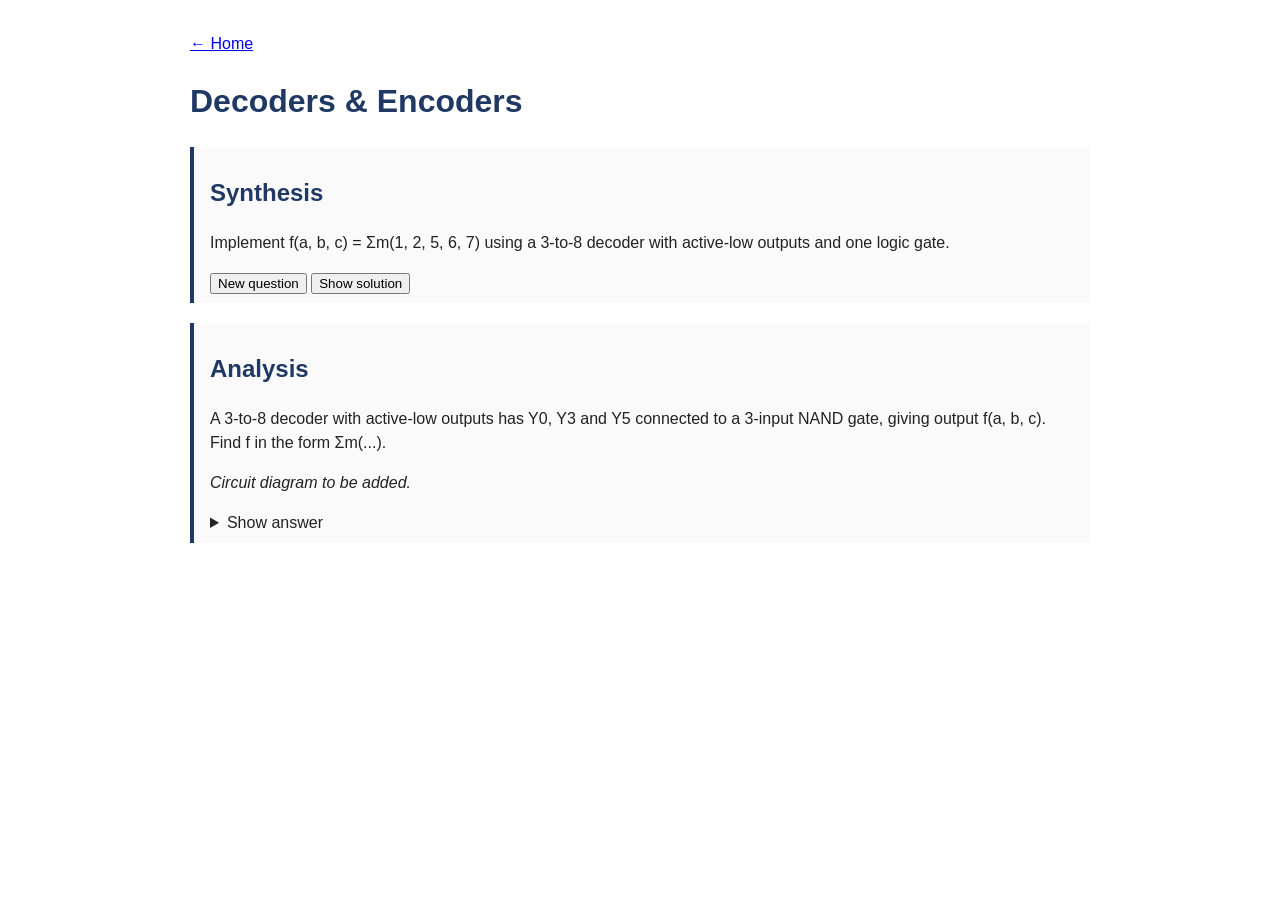
==== public/decoder.html @ 07e4018a "Add decoder page layout and shared engine functions" ====
<!DOCTYPE html>
<html lang="en">
<head>
  <meta charset="utf-8">
  <meta name="viewport" content="width=device-width, initial-scale=1">
  <title>Decoders &amp; Encoders</title>
  <link rel="stylesheet" href="css/style.css">
</head>
<body>
  <p><a href="index.html">← Home</a></p>
  <h1>Decoders &amp; Encoders</h1>

  <section class="question">
    <h2>Synthesis</h2>
    <p id="synth-text"></p>
    <button onclick="newSynthesis()">New question</button>
    <button onclick="showSolution()">Show solution</button>
    <div id="synth-solution" hidden></div>
  </section>

  <section class="question">
    <h2>Analysis</h2>
    <p>A 3-to-8 decoder with active-low outputs has Y0, Y3 and Y5 connected to a 3-input NAND gate, giving output f(a, b, c). Find f in the form Σm(...).</p>
    <p><em>Circuit diagram to be added.</em></p>
    <details><summary>Show answer</summary><p>f(a, b, c) = Σm(0, 3, 5)</p></details>
  </section>

  <script src="js/engine.js"></script>
  <script src="js/decoder.js"></script>
</body>
</html>
---- public/css/style.css ----
body { font-family: Arial, sans-serif; max-width: 900px; margin: 0 auto; padding: 16px; color: #222; line-height: 1.5; }
header { border-bottom: 2px solid #1f3864; margin-bottom: 24px; }
h1, h2 { color: #1f3864; }
main { display: grid; grid-template-columns: repeat(auto-fit, minmax(260px, 1fr)); gap: 16px; }
.card { display: block; border: 1px solid #ccc; border-radius: 8px; padding: 16px; text-decoration: none; color: inherit; }
.card:hover { border-color: #1f3864; background: #f5f7fb; }
.card.disabled { opacity: 0.5; }
.question { border-left: 4px solid #1f3864; padding: 8px 16px; margin: 20px 0; background: #fafafa; }
table { border-collapse: collapse; margin: 12px 0; }
th, td { border: 1px solid #999; padding: 4px 10px; text-align: center; }
.highlight { background: #fdeec3; }
footer { margin-top: 40px; font-size: 0.85em; color: #777; }
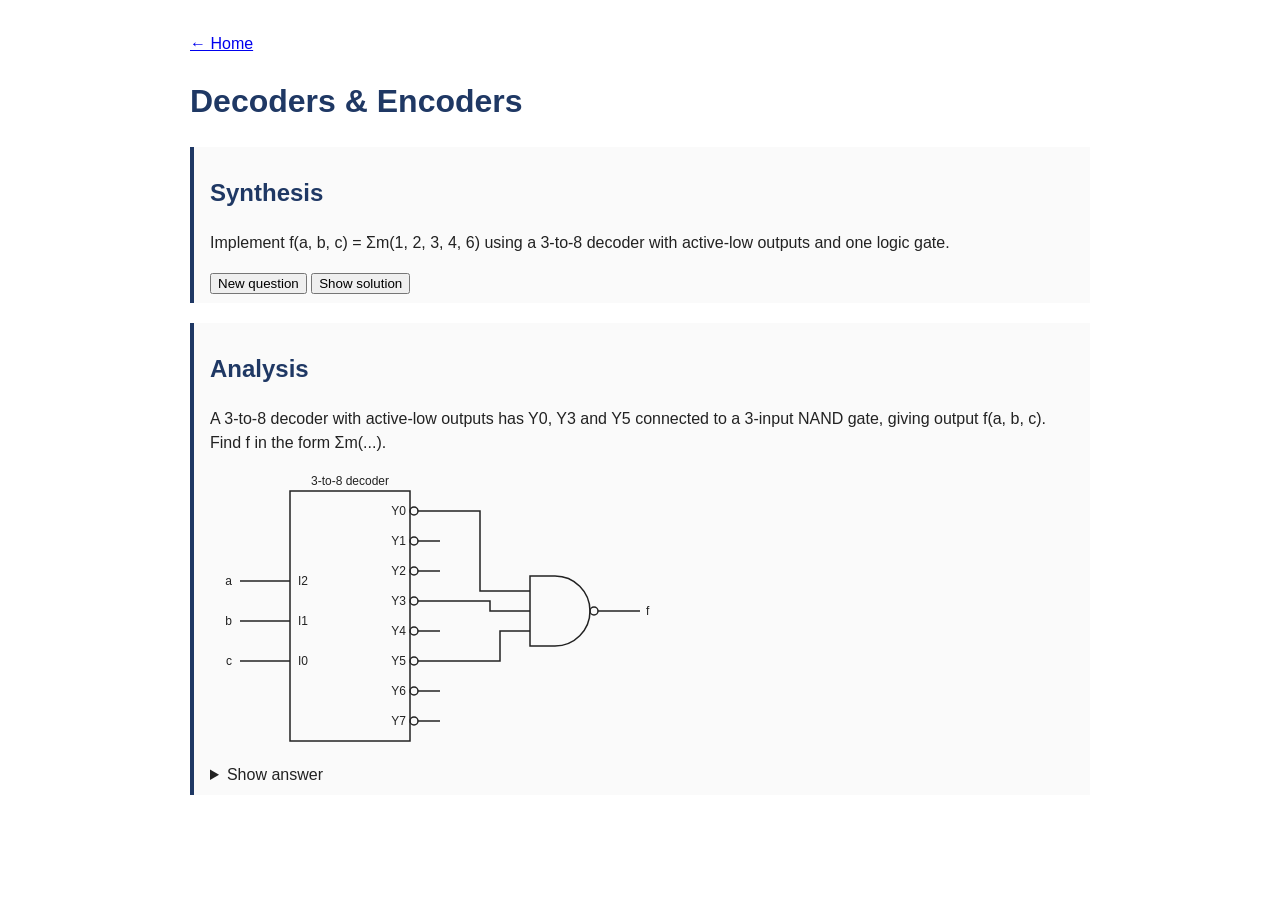
==== commit 78816ca3: "Add circuit diagram for decoder analysis question" ====
--- a/public/decoder.html
+++ b/public/decoder.html
@@ -21,7 +21,58 @@
   <section class="question">
     <h2>Analysis</h2>
     <p>A 3-to-8 decoder with active-low outputs has Y0, Y3 and Y5 connected to a 3-input NAND gate, giving output f(a, b, c). Find f in the form Σm(...).</p>
-    <p><em>Circuit diagram to be added.</em></p>
+        <svg viewBox="0 0 460 285" width="460" style="max-width:100%; height:auto" role="img"
+         aria-label="3-to-8 decoder with active-low outputs Y0, Y3 and Y5 feeding a NAND gate">
+      <g stroke="#222" stroke-width="1.5" fill="none">
+        <!-- decoder body -->
+        <rect x="80" y="20" width="120" height="250"/>
+        <!-- input lines -->
+        <line x1="30" y1="110" x2="80" y2="110"/>
+        <line x1="30" y1="150" x2="80" y2="150"/>
+        <line x1="30" y1="190" x2="80" y2="190"/>
+        <!-- active-low bubbles on outputs Y0..Y7 -->
+        <circle cx="204" cy="40" r="4"/>
+        <circle cx="204" cy="70" r="4"/>
+        <circle cx="204" cy="100" r="4"/>
+        <circle cx="204" cy="130" r="4"/>
+        <circle cx="204" cy="160" r="4"/>
+        <circle cx="204" cy="190" r="4"/>
+        <circle cx="204" cy="220" r="4"/>
+        <circle cx="204" cy="250" r="4"/>
+        <!-- short stubs for unused outputs (Y1, Y2, Y4, Y6, Y7) -->
+        <line x1="208" y1="70" x2="230" y2="70"/>
+        <line x1="208" y1="100" x2="230" y2="100"/>
+        <line x1="208" y1="160" x2="230" y2="160"/>
+        <line x1="208" y1="220" x2="230" y2="220"/>
+        <line x1="208" y1="250" x2="230" y2="250"/>
+        <!-- wires from Y0, Y3, Y5 to the NAND gate -->
+        <polyline points="208,40 270,40 270,120 320,120"/>
+        <polyline points="208,130 280,130 280,140 320,140"/>
+        <polyline points="208,190 290,190 290,160 320,160"/>
+        <!-- NAND gate: flat back, curved front, output bubble -->
+        <path d="M320,105 L345,105 A35,35 0 0 1 345,175 L320,175 Z"/>
+        <circle cx="384" cy="140" r="4"/>
+        <line x1="388" y1="140" x2="430" y2="140"/>
+      </g>
+      <g font-family="Arial, sans-serif" font-size="12" fill="#222">
+        <text x="140" y="14" text-anchor="middle">3-to-8 decoder</text>
+        <text x="22" y="114" text-anchor="end">a</text>
+        <text x="22" y="154" text-anchor="end">b</text>
+        <text x="22" y="194" text-anchor="end">c</text>
+        <text x="88" y="114">I2</text>
+        <text x="88" y="154">I1</text>
+        <text x="88" y="194">I0</text>
+        <text x="196" y="44" text-anchor="end">Y0</text>
+        <text x="196" y="74" text-anchor="end">Y1</text>
+        <text x="196" y="104" text-anchor="end">Y2</text>
+        <text x="196" y="134" text-anchor="end">Y3</text>
+        <text x="196" y="164" text-anchor="end">Y4</text>
+        <text x="196" y="194" text-anchor="end">Y5</text>
+        <text x="196" y="224" text-anchor="end">Y6</text>
+        <text x="196" y="254" text-anchor="end">Y7</text>
+        <text x="436" y="144">f</text>
+      </g>
+    </svg>
     <details><summary>Show answer</summary><p>f(a, b, c) = Σm(0, 3, 5)</p></details>
   </section>
 
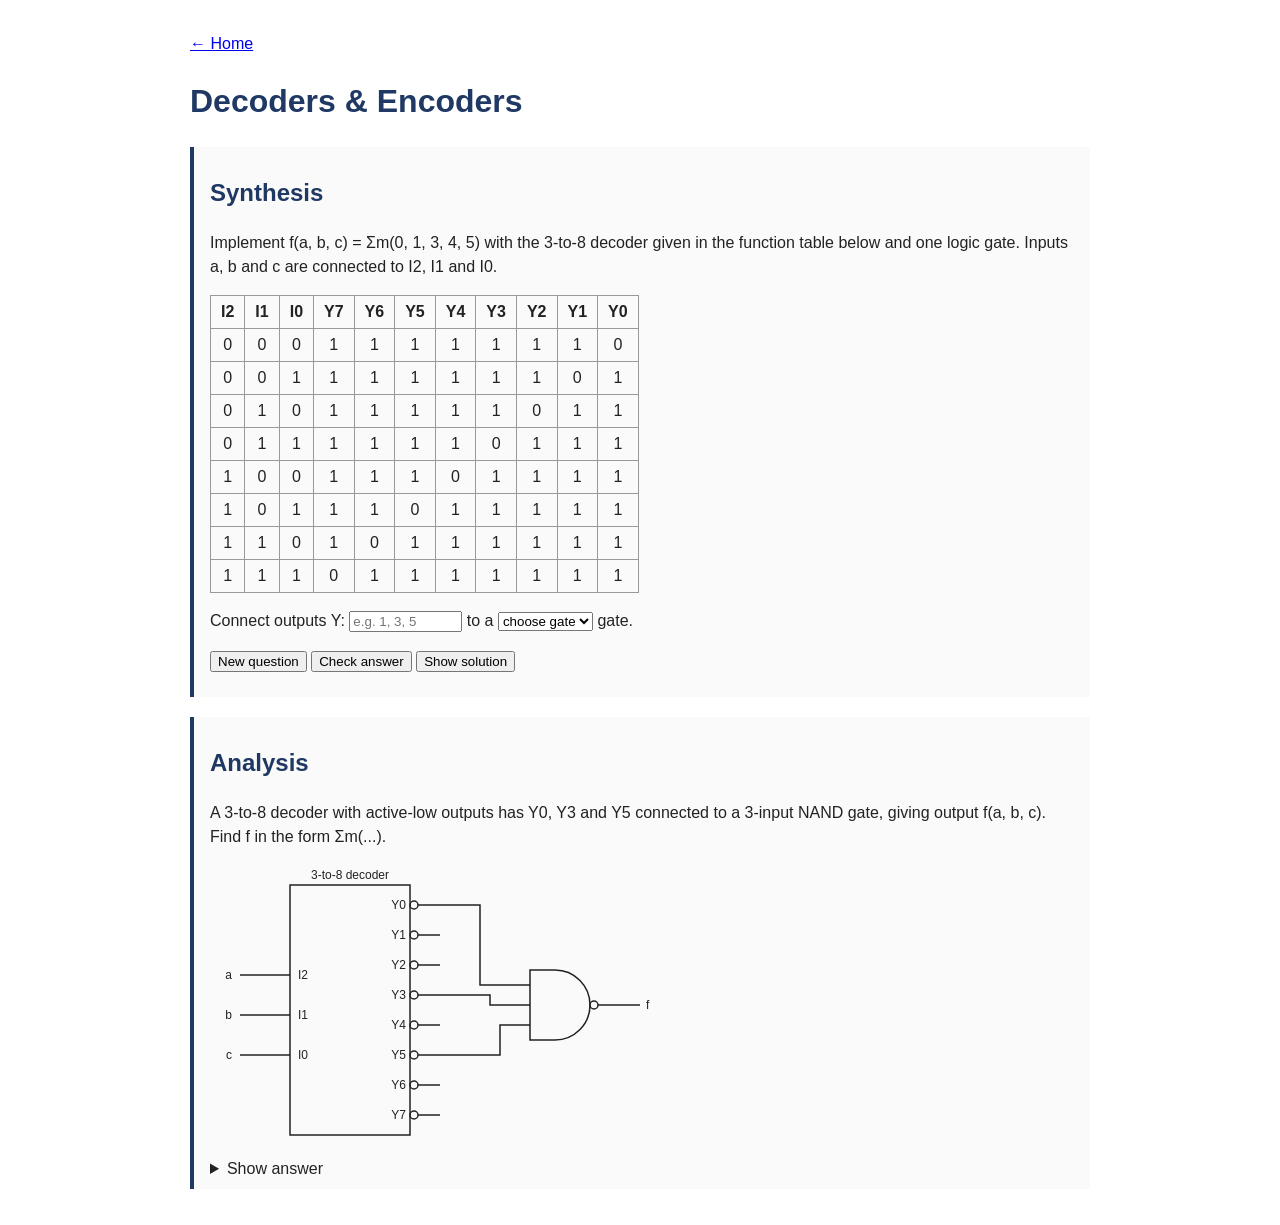
==== commit c3ac2a5f: "Make decoder synthesis question exam-style with answer checking" ====
--- a/public/decoder.html
+++ b/public/decoder.html
@@ -10,11 +10,26 @@
   <p><a href="index.html">← Home</a></p>
   <h1>Decoders &amp; Encoders</h1>
 
-  <section class="question">
+   <section class="question">
     <h2>Synthesis</h2>
     <p id="synth-text"></p>
+    <div id="synth-table"></div>
+    <p>
+      Connect outputs Y: <input id="synth-outputs" placeholder="e.g. 1, 3, 5" size="12">
+      to a
+      <select id="synth-gate">
+        <option value="">choose gate</option>
+        <option>AND</option>
+        <option>OR</option>
+        <option>NAND</option>
+        <option>NOR</option>
+      </select>
+      gate.
+    </p>
     <button onclick="newSynthesis()">New question</button>
+    <button onclick="checkSynthesis()">Check answer</button>
     <button onclick="showSolution()">Show solution</button>
+    <p id="synth-feedback"></p>
     <div id="synth-solution" hidden></div>
   </section>
 
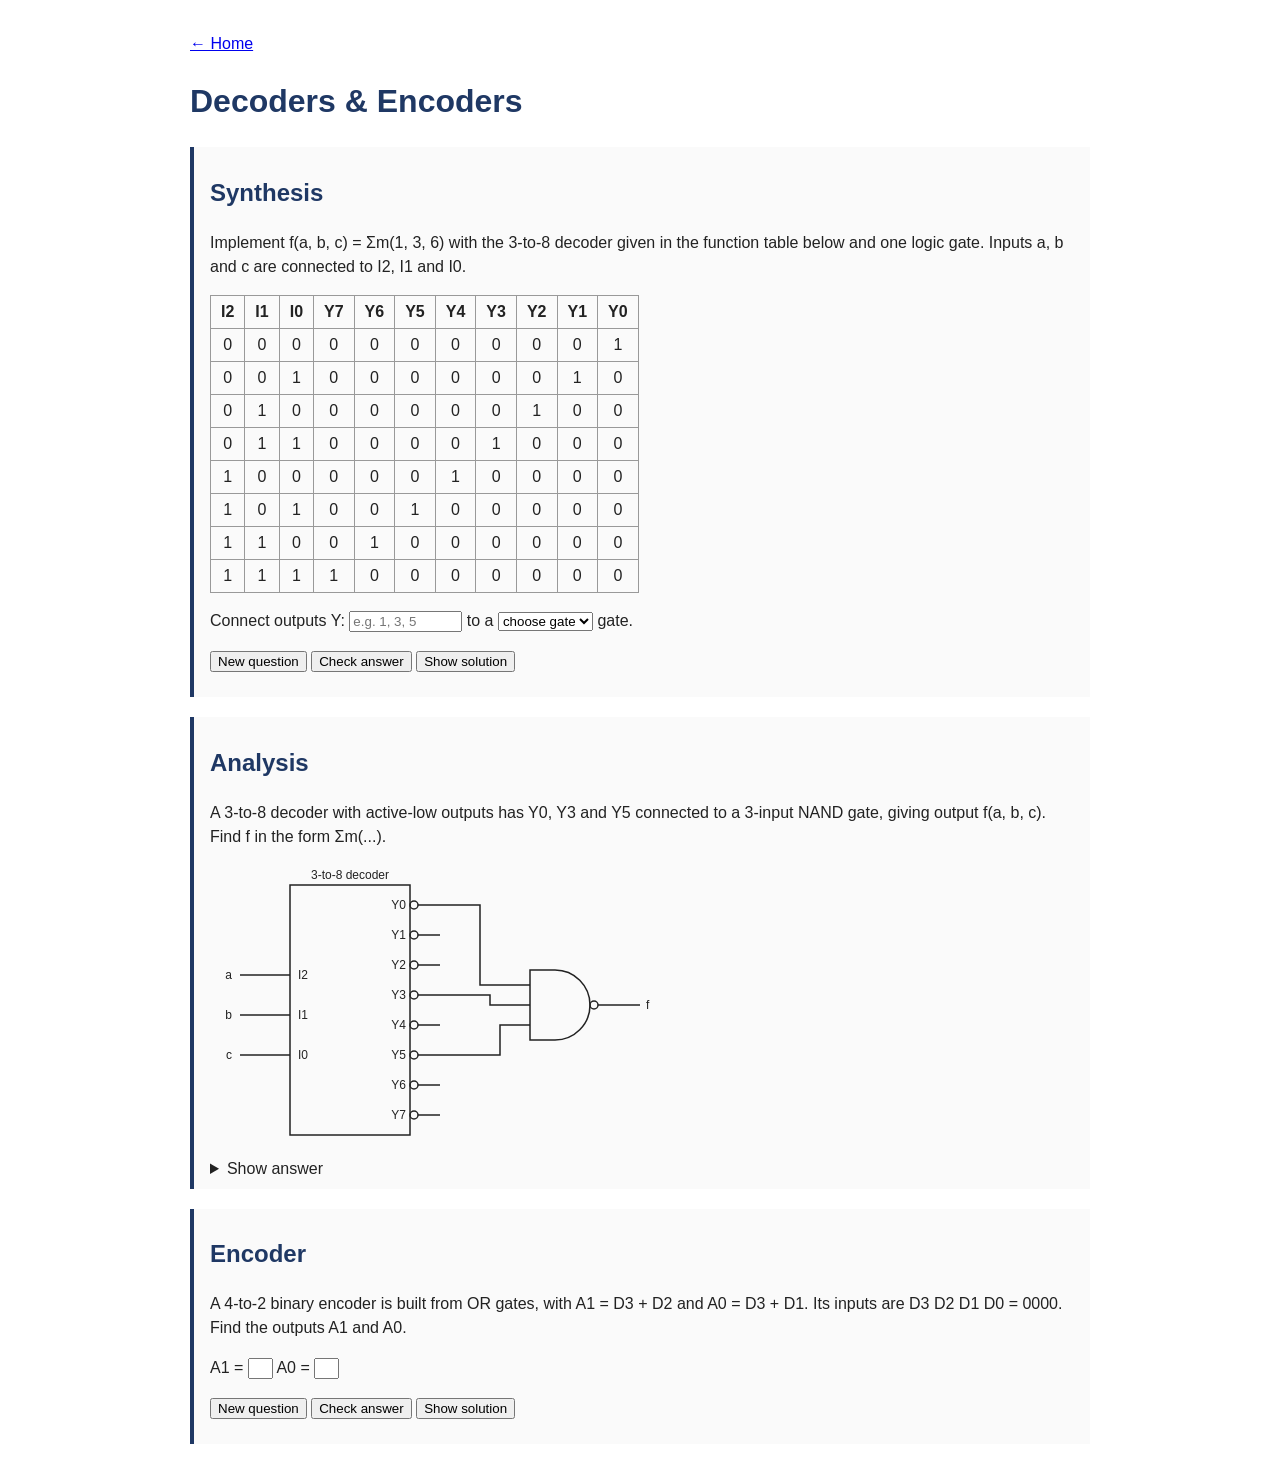
==== commit 52ce1ce9: "Add binary and priority encoder questions with answer checking" ====
--- a/public/decoder.html
+++ b/public/decoder.html
@@ -90,8 +90,23 @@
     </svg>
     <details><summary>Show answer</summary><p>f(a, b, c) = Σm(0, 3, 5)</p></details>
   </section>
-
+  <section class="question">
+    <h2>Encoder</h2>
+    <p id="enc-text"></p>
+    <div id="enc-table"></div>
+    <p>
+      A1 = <input id="enc-a1" maxlength="1" size="1">
+      A0 = <input id="enc-a0" maxlength="1" size="1">
+      <span id="enc-v-box">V = <input id="enc-v" maxlength="1" size="1"></span>
+    </p>
+    <button onclick="newEncoder()">New question</button>
+    <button onclick="checkEncoder()">Check answer</button>
+    <button onclick="showEncoderSolution()">Show solution</button>
+    <p id="enc-feedback"></p>
+    <div id="enc-solution" hidden></div>
+  </section>
   <script src="js/engine.js"></script>
   <script src="js/decoder.js"></script>
+    <script src="js/encoder.js"></script>
 </body>
 </html>
